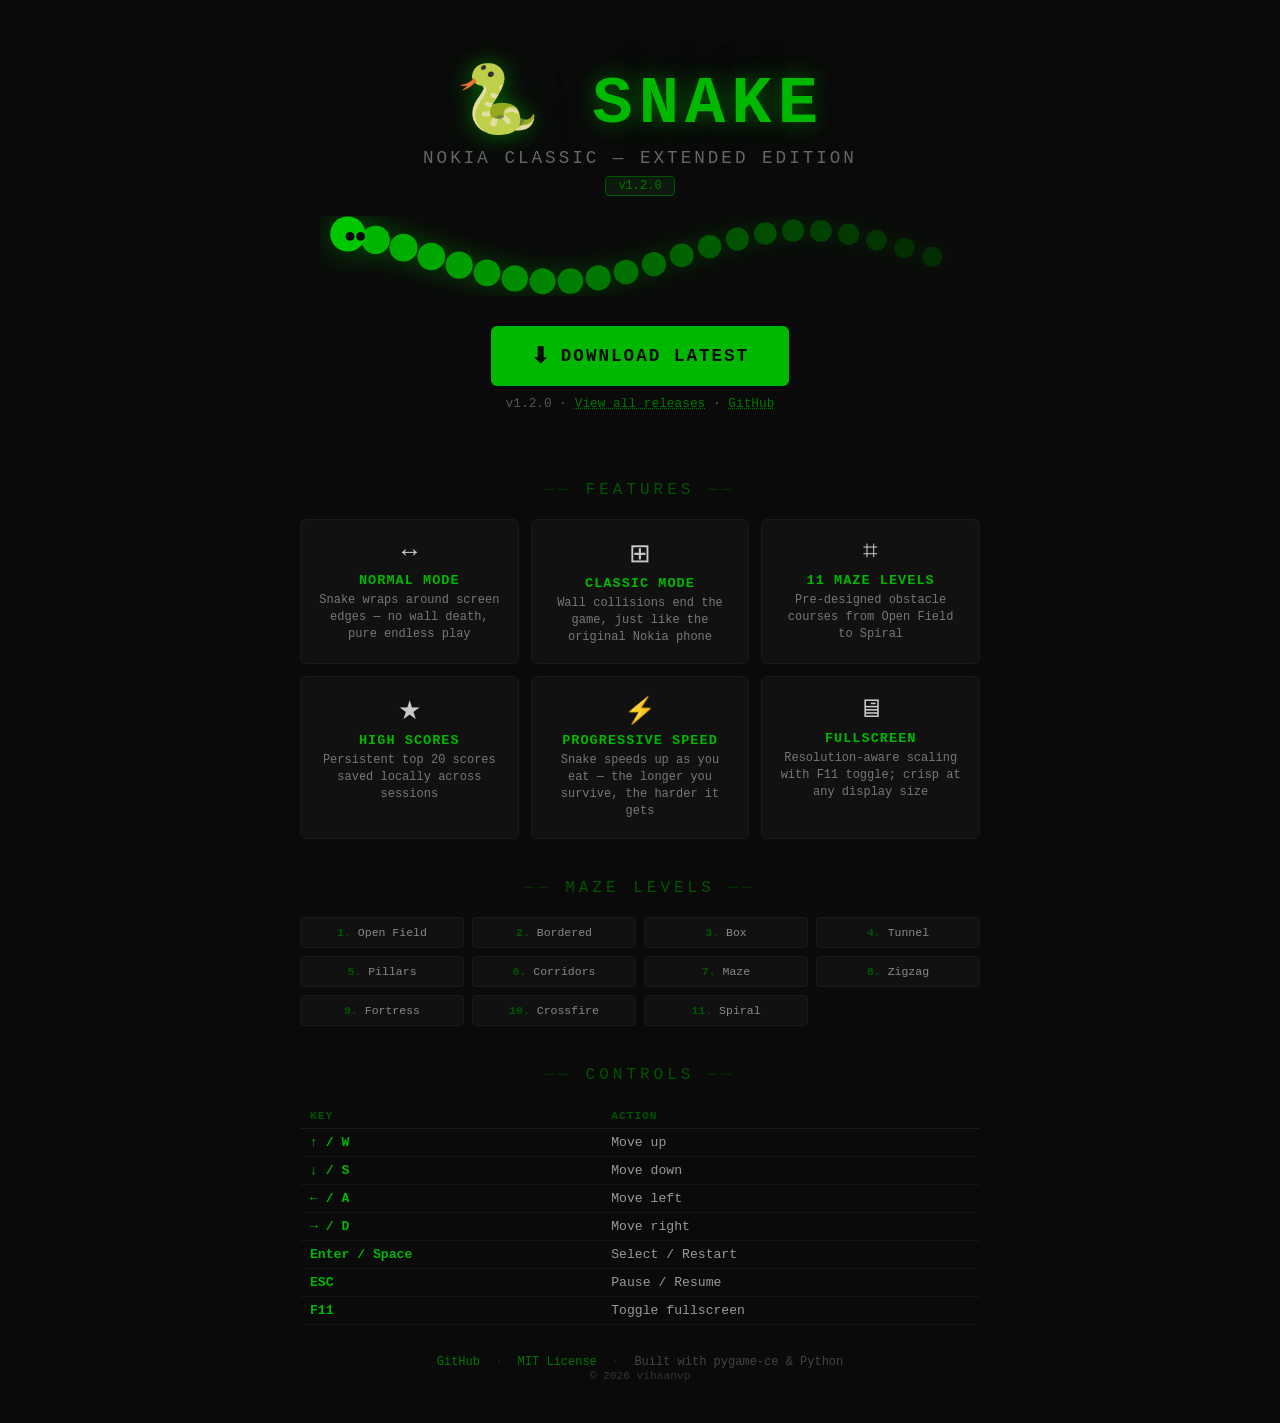
==== Website/index.html @ fe8d5c77 "Add project landing page in Website/" ====
<!DOCTYPE html>
<html lang="en">
<head>
<meta charset="UTF-8">
<meta name="viewport" content="width=device-width, initial-scale=1.0">
<title>Snake — Nokia Classic Extended</title>
<style>
  *, *::before, *::after { margin: 0; padding: 0; box-sizing: border-box; }
  html { scroll-behavior: smooth; }
  body {
    background: #0a0a0a;
    color: #c8c8c8;
    font-family: 'Courier New', Courier, monospace;
    min-height: 100vh;
    display: flex;
    flex-direction: column;
    align-items: center;
    overflow-x: hidden;
  }

  /* ─── scrollbar ─── */
  ::-webkit-scrollbar { width: 6px; }
  ::-webkit-scrollbar-track { background: #0a0a0a; }
  ::-webkit-scrollbar-thumb { background: #005500; border-radius: 3px; }
  ::-webkit-scrollbar-thumb:hover { background: #00b800; }

  /* ─── canvas snake decoration ─── */
  #snake-canvas {
    display: block;
    width: 100%;
    max-width: 640px;
    height: 80px;
    margin: 10px auto 20px;
  }

  /* ─── container ─── */
  .container {
    width: 100%;
    max-width: 720px;
    padding: 40px 20px 20px;
  }

  /* ─── header / hero ─── */
  header { text-align: center; padding: 20px 0 10px; }
  .logo {
    font-size: clamp(2.4rem, 8vw, 4.2rem);
    font-weight: bold;
    letter-spacing: 6px;
    text-transform: uppercase;
    color: #00b800;
    text-shadow: 0 0 20px rgba(0, 184, 0, 0.5), 0 0 60px rgba(0, 184, 0, 0.15);
    animation: titlePulse 3s ease-in-out infinite;
  }
  @keyframes titlePulse {
    0%, 100% { text-shadow: 0 0 20px rgba(0, 184, 0, 0.5), 0 0 60px rgba(0, 184, 0, 0.15); }
    50% { text-shadow: 0 0 30px rgba(0, 184, 0, 0.8), 0 0 80px rgba(0, 184, 0, 0.3); }
  }
  .tagline {
    font-size: clamp(0.85rem, 2.5vw, 1.1rem);
    color: #666;
    letter-spacing: 3px;
    margin-top: 6px;
    text-transform: uppercase;
  }
  .version-badge {
    display: inline-block;
    margin-top: 8px;
    padding: 2px 12px;
    border: 1px solid #005500;
    border-radius: 4px;
    font-size: 0.75rem;
    color: #007700;
    background: #0d1a0d;
  }

  /* ─── download section ─── */
  .download-section {
    text-align: center;
    padding: 10px 0 30px;
  }
  .btn-download {
    display: inline-flex;
    align-items: center;
    gap: 10px;
    padding: 16px 40px;
    font-family: 'Courier New', Courier, monospace;
    font-size: 1.1rem;
    font-weight: bold;
    text-transform: uppercase;
    letter-spacing: 2px;
    color: #0a0a0a;
    background: #00b800;
    border: none;
    border-radius: 6px;
    cursor: pointer;
    text-decoration: none;
    transition: transform 0.2s, box-shadow 0.2s;
    animation: btnGlow 2s ease-in-out infinite;
  }
  @keyframes btnGlow {
    0%, 100% { box-shadow: 0 0 15px rgba(0, 184, 0, 0.4); }
    50% { box-shadow: 0 0 30px rgba(0, 184, 0, 0.8); }
  }
  .btn-download:hover {
    transform: scale(1.05);
    box-shadow: 0 0 40px rgba(0, 184, 0, 0.9);
  }
  .btn-download:active { transform: scale(0.97); }
  .btn-download .arrow { font-size: 1.4rem; }
  .download-sub {
    margin-top: 10px;
    font-size: 0.8rem;
    color: #555;
  }
  .download-sub a {
    color: #007700;
    text-decoration: underline dotted;
  }
  .download-sub a:hover { color: #00b800; }

  /* ─── section headers ─── */
  .section-title {
    text-align: center;
    font-size: 1rem;
    text-transform: uppercase;
    letter-spacing: 4px;
    color: #005500;
    margin: 40px 0 20px;
    position: relative;
  }
  .section-title::before,
  .section-title::after {
    content: '── ';
    color: #003300;
  }
  .section-title::after {
    content: ' ──';
  }

  /* ─── features grid ─── */
  .features {
    display: grid;
    grid-template-columns: repeat(auto-fit, minmax(200px, 1fr));
    gap: 12px;
  }
  .feature-card {
    background: #111;
    border: 1px solid #1a1a1a;
    border-radius: 6px;
    padding: 18px 16px;
    text-align: center;
    transition: border-color 0.3s, transform 0.2s;
  }
  .feature-card:hover {
    border-color: #005500;
    transform: translateY(-2px);
  }
  .feature-icon {
    font-size: 1.6rem;
    margin-bottom: 6px;
    display: block;
  }
  .feature-card h3 {
    font-size: 0.85rem;
    text-transform: uppercase;
    letter-spacing: 1px;
    color: #00b800;
    margin-bottom: 4px;
  }
  .feature-card p {
    font-size: 0.75rem;
    color: #777;
    line-height: 1.4;
  }

  /* ─── levels list ─── */
  .levels-grid {
    display: grid;
    grid-template-columns: repeat(auto-fit, minmax(140px, 1fr));
    gap: 8px;
    margin-top: 6px;
  }
  .level-item {
    background: #111;
    border: 1px solid #1a1a1a;
    border-radius: 4px;
    padding: 8px 10px;
    text-align: center;
    font-size: 0.72rem;
    color: #888;
    transition: border-color 0.2s;
  }
  .level-item:hover { border-color: #005500; }
  .level-item .num { color: #005500; font-weight: bold; }

  /* ─── controls table ─── */
  .controls-table {
    width: 100%;
    border-collapse: collapse;
    font-size: 0.82rem;
  }
  .controls-table th {
    text-align: left;
    padding: 6px 10px;
    color: #005500;
    text-transform: uppercase;
    letter-spacing: 1px;
    font-size: 0.7rem;
    border-bottom: 1px solid #1a1a1a;
  }
  .controls-table td {
    padding: 6px 10px;
    border-bottom: 1px solid #141414;
  }
  .controls-table td:first-child {
    color: #00b800;
    font-weight: bold;
    white-space: nowrap;
  }
  .controls-table td:last-child { color: #999; }
  .controls-table tr:hover td { color: #ddd; }

  /* ─── footer ─── */
  footer {
    text-align: center;
    padding: 30px 20px 20px;
    font-size: 0.75rem;
    color: #444;
  }
  footer a {
    color: #007700;
    text-decoration: none;
  }
  footer a:hover { color: #00b800; }
  footer .sep { color: #222; margin: 0 8px; }

  /* ─── responsive ─── */
  @media (max-width: 500px) {
    .container { padding: 20px 12px; }
    .btn-download { padding: 14px 24px; font-size: 0.95rem; }
    .features { grid-template-columns: 1fr; }
    .levels-grid { grid-template-columns: repeat(2, 1fr); }
  }
</style>
</head>
<body>

<div class="container">

  <!-- ═══ HERO ═══ -->
  <header>
    <div class="logo">🐍 Snake</div>
    <div class="tagline">Nokia Classic — Extended Edition</div>
    <span class="version-badge" id="version-badge">v1.2.0</span>
  </header>

  <!-- animated snake decoration -->
  <canvas id="snake-canvas" width="640" height="80"></canvas>

  <!-- ═══ DOWNLOAD ═══ -->
  <section class="download-section">
    <a class="btn-download" id="dl-btn"
       href="https://github.com/vihaanvp/python-snake/releases/latest/download/snake.exe"
       target="_blank">
      <span class="arrow">⬇</span> Download Latest
    </a>
    <p class="download-sub">
      <span id="dl-version">v1.2.0</span> &middot;
      <a href="https://github.com/vihaanvp/python-snake/releases" target="_blank">View all releases</a>
      &middot; <a href="https://github.com/vihaanvp/python-snake" target="_blank">GitHub</a>
    </p>
  </section>

  <!-- ═══ FEATURES ═══ -->
  <div class="section-title">Features</div>
  <div class="features">
    <div class="feature-card">
      <span class="feature-icon">↔</span>
      <h3>Normal Mode</h3>
      <p>Snake wraps around screen edges — no wall death, pure endless play</p>
    </div>
    <div class="feature-card">
      <span class="feature-icon">⊞</span>
      <h3>Classic Mode</h3>
      <p>Wall collisions end the game, just like the original Nokia phone</p>
    </div>
    <div class="feature-card">
      <span class="feature-icon">⌗</span>
      <h3>11 Maze Levels</h3>
      <p>Pre-designed obstacle courses from Open Field to Spiral</p>
    </div>
    <div class="feature-card">
      <span class="feature-icon">★</span>
      <h3>High Scores</h3>
      <p>Persistent top 20 scores saved locally across sessions</p>
    </div>
    <div class="feature-card">
      <span class="feature-icon">⚡</span>
      <h3>Progressive Speed</h3>
      <p>Snake speeds up as you eat — the longer you survive, the harder it gets</p>
    </div>
    <div class="feature-card">
      <span class="feature-icon">🖥</span>
      <h3>Fullscreen</h3>
      <p>Resolution-aware scaling with F11 toggle; crisp at any display size</p>
    </div>
  </div>

  <!-- ═══ LEVELS ═══ -->
  <div class="section-title">Maze Levels</div>
  <div class="levels-grid" id="levels-grid">
    <div class="level-item"><span class="num">1.</span> Open Field</div>
    <div class="level-item"><span class="num">2.</span> Bordered</div>
    <div class="level-item"><span class="num">3.</span> Box</div>
    <div class="level-item"><span class="num">4.</span> Tunnel</div>
    <div class="level-item"><span class="num">5.</span> Pillars</div>
    <div class="level-item"><span class="num">6.</span> Corridors</div>
    <div class="level-item"><span class="num">7.</span> Maze</div>
    <div class="level-item"><span class="num">8.</span> Zigzag</div>
    <div class="level-item"><span class="num">9.</span> Fortress</div>
    <div class="level-item"><span class="num">10.</span> Crossfire</div>
    <div class="level-item"><span class="num">11.</span> Spiral</div>
  </div>

  <!-- ═══ CONTROLS ═══ -->
  <div class="section-title">Controls</div>
  <table class="controls-table">
    <tr><th>Key</th><th>Action</th></tr>
    <tr><td>↑ / W</td><td>Move up</td></tr>
    <tr><td>↓ / S</td><td>Move down</td></tr>
    <tr><td>← / A</td><td>Move left</td></tr>
    <tr><td>→ / D</td><td>Move right</td></tr>
    <tr><td>Enter / Space</td><td>Select / Restart</td></tr>
    <tr><td>ESC</td><td>Pause / Resume</td></tr>
    <tr><td>F11</td><td>Toggle fullscreen</td></tr>
  </table>

  <!-- ═══ FOOTER ═══ -->
  <footer>
    <a href="https://github.com/vihaanvp/python-snake" target="_blank">GitHub</a>
    <span class="sep">·</span>
    <a href="https://github.com/vihaanvp/python-snake/blob/main/LICENSE" target="_blank">MIT License</a>
    <span class="sep">·</span>
    <span>Built with pygame-ce &amp; Python</span>
    <br>
    <span style="font-size:0.7rem;color:#333;">&copy; 2026 vihaanvp</span>
  </footer>

</div>

<script>
// ════════════════════════════════════════════════════════════
//  Canvas snake animation
// ════════════════════════════════════════════════════════════
(function() {
  const canvas = document.getElementById('snake-canvas');
  const ctx = canvas.getContext('2d');
  let w, h;

  function resize() {
    const rect = canvas.getBoundingClientRect();
    const dpr = window.devicePixelRatio || 1;
    w = Math.round(rect.width * dpr);
    h = Math.round(rect.height * dpr);
    canvas.width = w;
    canvas.height = h;
  }
  resize();
  window.addEventListener('resize', resize);

  const segments = 22;
  let time = 0;

  function draw() {
    time += 0.025;
    ctx.clearRect(0, 0, w, h);

    const spacing = w / (segments + 1);
    const amp = h * 0.32;

    for (let i = segments - 1; i >= 0; i--) {
      const x = (i + 1) * spacing;
      const y = h / 2 + Math.sin((i * 0.35) + time * 2.5) * amp;

      const t = i / (segments - 1);
      const brightness = Math.max(60, 200 - i * 7);
      const alpha = 0.35 + 0.65 * (1 - t * 0.5);
      const radius = (i === 0) ? h * 0.22 : h * 0.18 * (1 - t * 0.3);
      const r = Math.max(2, radius);

      // outer glow
      const glow = ctx.createRadialGradient(x, y, 0, x, y, r * 3);
      glow.addColorStop(0, `rgba(0, ${brightness + 40}, 0, ${alpha * 0.25})`);
      glow.addColorStop(1, `rgba(0, 0, 0, 0)`);
      ctx.fillStyle = glow;
      ctx.beginPath();
      ctx.arc(x, y, r * 3, 0, Math.PI * 2);
      ctx.fill();

      // body segment
      ctx.fillStyle = `rgba(0, ${brightness}, 0, ${alpha})`;
      ctx.beginPath();
      ctx.arc(x, y, r, 0, Math.PI * 2);
      ctx.fill();

      // head: eyes
      if (i === 0) {
        const angle = Math.cos(time * 2.5) * 0.6;
        const ex = Math.cos(angle) * r * 0.45;
        const ey = Math.sin(angle) * r * 0.45;
        ctx.fillStyle = '#0a0a0a';
        ctx.beginPath();
        ctx.arc(x + ex - r * 0.3, y + ey, r * 0.25, 0, Math.PI * 2);
        ctx.fill();
        ctx.beginPath();
        ctx.arc(x + ex + r * 0.3, y + ey, r * 0.25, 0, Math.PI * 2);
        ctx.fill();
      }
    }
    requestAnimationFrame(draw);
  }
  draw();
})();

// ════════════════════════════════════════════════════════════
//  Fetch latest version from GitHub API
// ════════════════════════════════════════════════════════════
(async function() {
  const badge = document.getElementById('version-badge');
  const dlVersion = document.getElementById('dl-version');
  const dlBtn = document.getElementById('dl-btn');

  try {
    const res = await fetch('https://api.github.com/repos/vihaanvp/python-snake/releases/latest');
    if (!res.ok) throw new Error('HTTP ' + res.status);
    const data = await res.json();
    const tag = data.tag_name || '';
    if (tag) {
      const label = tag.startsWith('v') ? tag : 'v' + tag;
      badge.textContent = label;
      dlVersion.textContent = label;
      // update download button href to point at this release's asset
      const asset = data.assets && data.assets.find(a => a.name === 'snake.exe');
      if (asset) {
        dlBtn.href = asset.browser_download_url;
      } else {
        // fallback: direct to releases page
        dlBtn.href = data.html_url;
      }
    }
  } catch (e) {
    // keep hardcoded v1.2.0 fallback
    console.log('Could not fetch latest release:', e.message);
  }
})();
</script>

</body>
</html>
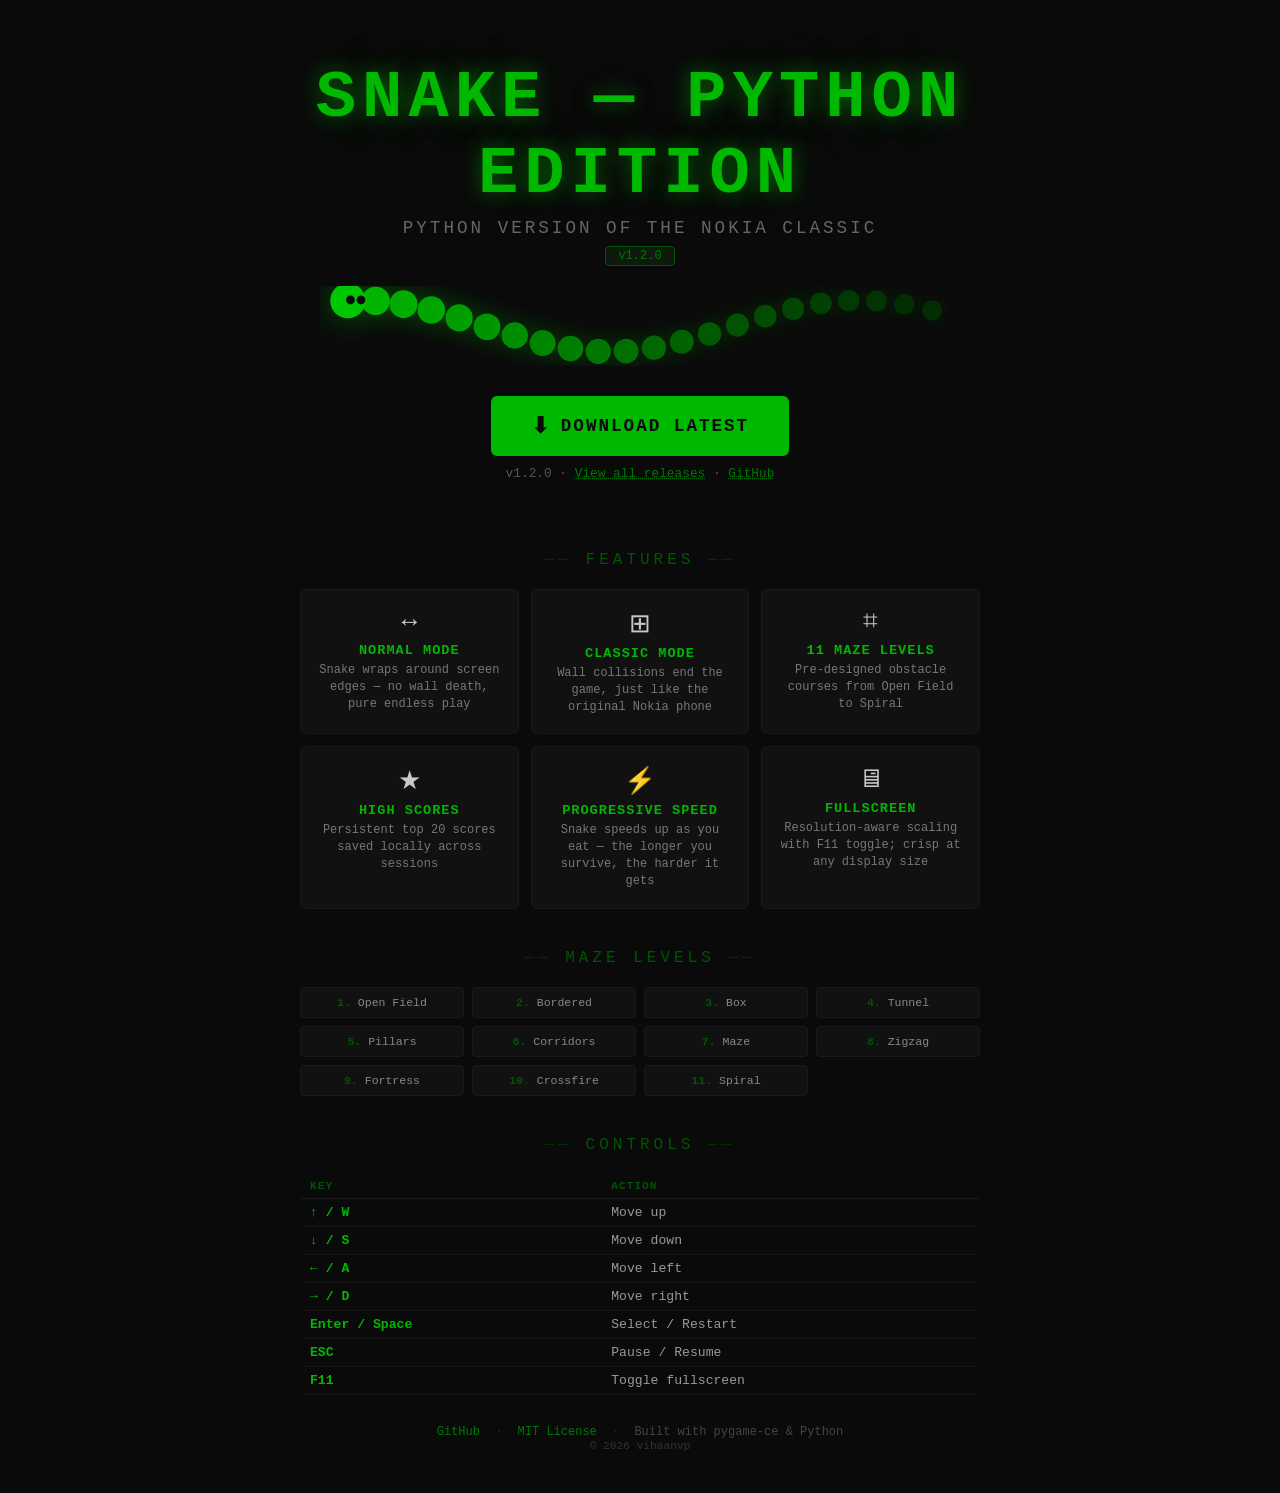
==== commit 7d486d0c: "Update website title and tagline" ====
--- a/Website/index.html
+++ b/Website/index.html
@@ -249,8 +249,8 @@
 
   <!-- ═══ HERO ═══ -->
   <header>
-    <div class="logo">🐍 Snake</div>
-    <div class="tagline">Nokia Classic — Extended Edition</div>
+    <div class="logo">Snake — Python Edition</div>
+    <div class="tagline">Python Version of the Nokia Classic</div>
     <span class="version-badge" id="version-badge">v1.2.0</span>
   </header>
 
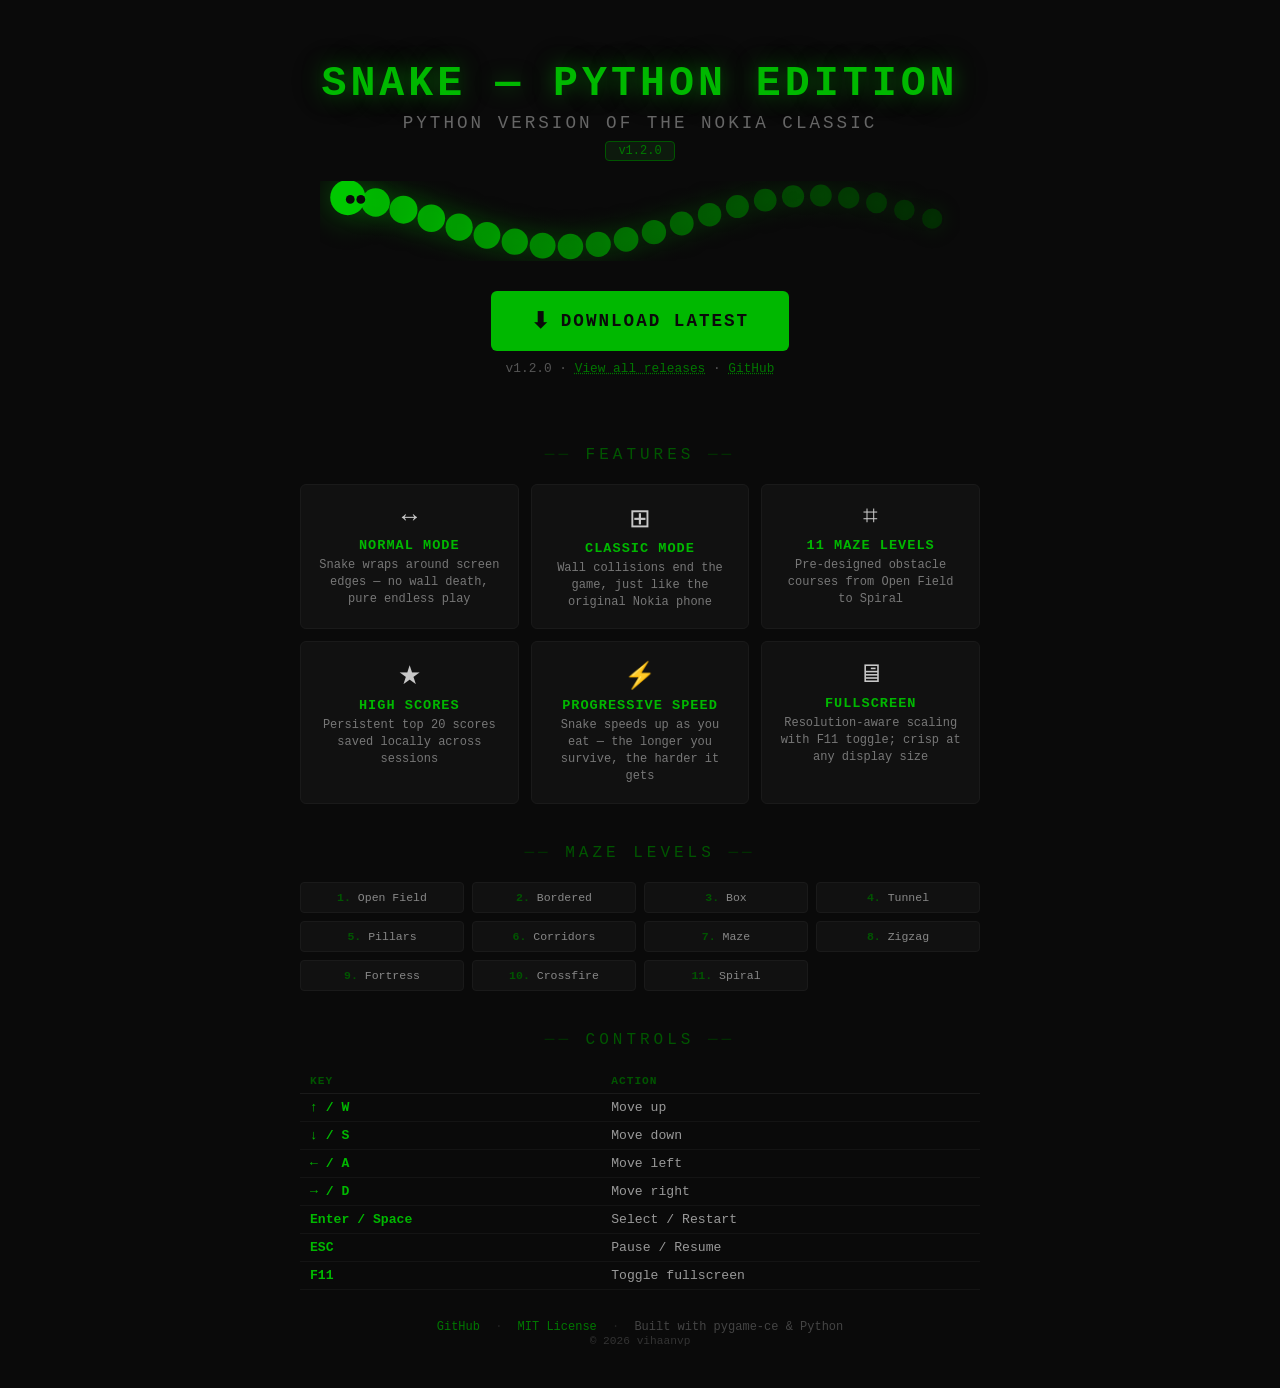
==== commit 58e98e97: "Reduce heading font size to fit on one line" ====
--- a/Website/index.html
+++ b/Website/index.html
@@ -43,9 +43,9 @@
   /* ─── header / hero ─── */
   header { text-align: center; padding: 20px 0 10px; }
   .logo {
-    font-size: clamp(2.4rem, 8vw, 4.2rem);
+    font-size: clamp(1.6rem, 5vw, 2.6rem);
     font-weight: bold;
-    letter-spacing: 6px;
+    letter-spacing: 4px;
     text-transform: uppercase;
     color: #00b800;
     text-shadow: 0 0 20px rgba(0, 184, 0, 0.5), 0 0 60px rgba(0, 184, 0, 0.15);
